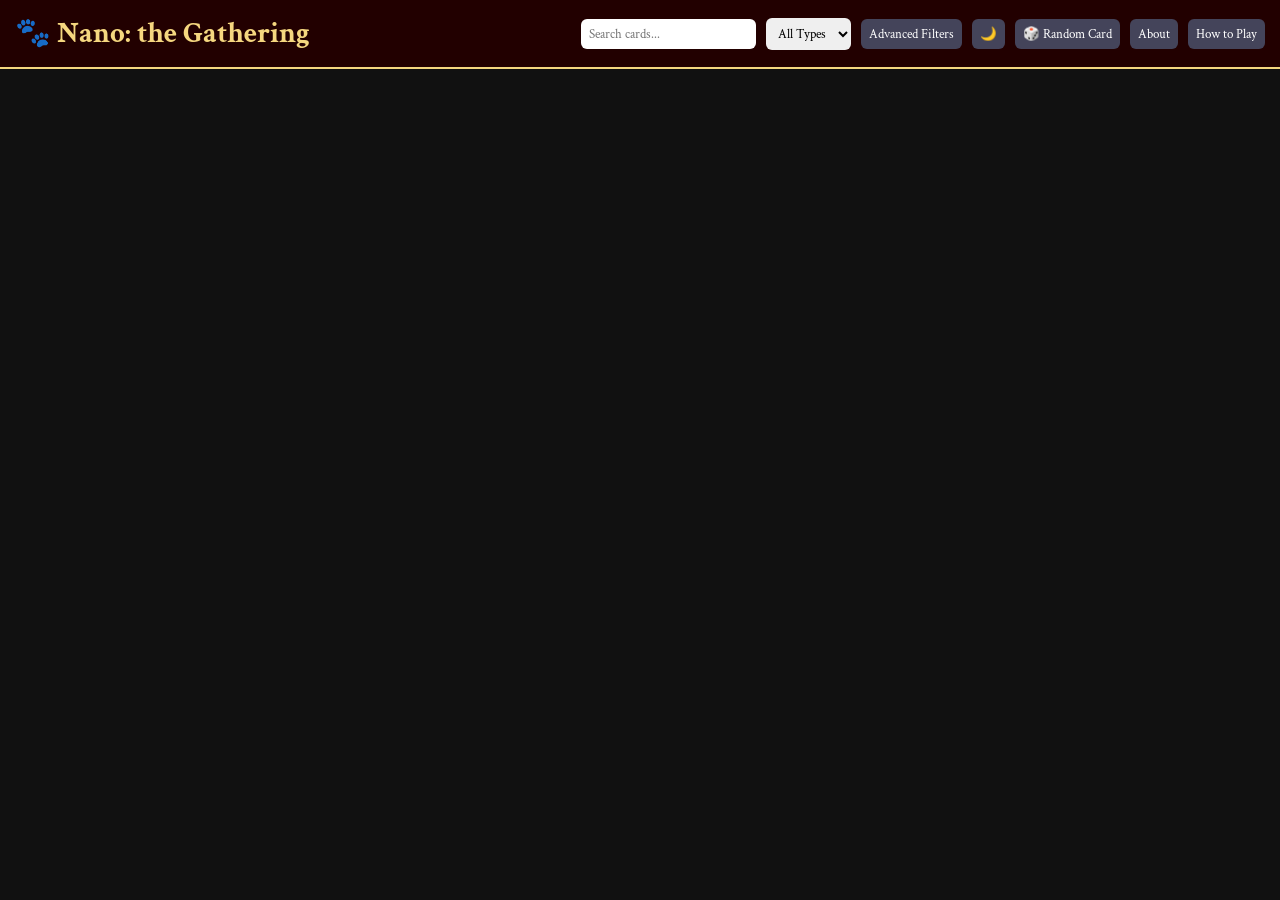
==== index.html @ 8a4530cc "initial (AI-generated) commit" ====
<!doctype html>
<html lang="en">
  <head>
    <meta charset="UTF-8" />
    <meta name="viewport" content="width=device-width, initial-scale=1.0" />
    <title>Nano: the Gathering</title>
    <link rel="stylesheet" href="style.css" />
  </head>
  <body>
    <header>
      <h1>🐾 Nano: the Gathering</h1>
      <input type="text" id="search" placeholder="Search cards..." />
      <select id="typeFilter">
        <option value="">All Types</option>
        <option value="Character">Character</option>
      </select>
      <button id="toggleAdvanced">Advanced Filters</button>
      <div id="advancedFilters" class="hidden">
        <input type="number" id="minAttack" placeholder="Min ATK" />
        <input type="number" id="maxAttack" placeholder="Max DEF" />
        <input type="number" id="minDefense" placeholder="Min DEF" />
        <input type="number" id="maxDefense" placeholder="Max DEF" />
        <input type="text" id="minCost" placeholder="Min Cost (comma)" />
        <input type="text" id="maxCost" placeholder="Max Cost (comma)" />
      </div>
      <button id="themeToggle">🌙</button>
      <button id="randomCardBtn">🎲 Random Card</button>
      <button id="aboutBtn">About</button>
      <button id="howToPlayBtn">How to Play</button>
    </header>

    <main>
      <div id="cardGrid"></div>
    </main>

    <!-- Card Modal -->
    <div id="modal" class="modal hidden">
      <div class="modal-content">
        <button id="closeBtn">Close</button>
        <img id="modalImg" />
        <h2 id="modalName"></h2>
        <p id="modalType"></p>
        <p id="modalStats"></p>
        <p id="modalRules"></p>
        <p id="modalFlavor" class="flavor"></p>
        <p id="modalDetails"></p>
      </div>
    </div>

    <!-- Info Modal (About / How to Play) -->
    <div id="infoModal" class="modal hidden">
      <div class="modal-content">
        <button id="infoCloseBtn">Close</button>
        <h2 id="infoTitle"></h2>
        <div id="infoContent"></div>
      </div>
    </div>

    <script src="index.js"></script>
  </body>
</html>
---- style.css ----
@import url("https://fonts.googleapis.com/css2?family=Crimson+Text:wght@400;700&display=swap");

body {
  margin: 0;
  font-family: "Crimson Text", serif;
  background: #111;
  color: #f5d77f;
  transition:
    background 0.3s,
    color 0.3s;
}

body.light {
  background: #f9f5f0;
  color: #222;
}

header {
  display: flex;
  flex-wrap: wrap;
  gap: 10px;
  padding: 15px;
  background: #220000;
  align-items: center;
  border-bottom: 2px solid #f5d77f;
  transition:
    background 0.3s,
    border-color 0.3s;
}

header.light {
  background: #f5e6d7;
  border-bottom: 2px solid #b06040;
}

header h1 {
  flex: 1;
  margin: 0;
  font-size: 1.8em;
}

input,
select,
button {
  padding: 6px 8px;
  border-radius: 6px;
  border: none;
  font-family: "Crimson Text", serif;
  cursor: pointer;
}

button {
  background: #44445a;
  color: #fff;
  transition:
    transform 0.2s,
    background 0.3s;
}

body.light button {
  background: #b06040;
  color: #fff;
}

button:hover {
  transform: scale(1.1);
}

#advancedFilters {
  display: flex;
  gap: 5px;
  flex-wrap: wrap;
}

.hidden {
  display: none !important;
}

#cardGrid {
  display: grid;
  grid-template-columns: repeat(auto-fill, minmax(220px, 1fr));
  gap: 20px;
  padding: 20px;
}

.card {
  background: linear-gradient(145deg, #330000, #550000);
  border-radius: 12px;
  overflow: hidden;
  cursor: pointer;
  transition:
    transform 0.4s,
    box-shadow 0.4s,
    filter 0.4s,
    background 0.3s;
  display: flex;
  flex-direction: column;
  color: #f5d77f;
}

body.light .card {
  background: #fff8f0;
  color: #222;
  border: 1px solid #b06040;
}

.card:hover {
  transform: translateY(-10px) rotateY(10deg) scale(1.08);
  box-shadow: 0 10px 25px rgba(255, 215, 0, 0.7);
  filter: brightness(1.2);
}

.card img {
  width: 100%;
  height: 200px;
  object-fit: cover;
  border-bottom: 2px solid #f5d77f;
}

body.light .card img {
  border-bottom: 2px solid #b06040;
}

.card-body {
  padding: 10px;
  flex: 1;
  display: flex;
  flex-direction: column;
  justify-content: space-between;
}

.card-title {
  font-weight: bold;
  margin-bottom: 5px;
}

.stats {
  font-size: 0.9em;
  opacity: 0.9;
}

.modal {
  position: fixed;
  top: 0;
  left: 0;
  width: 100%;
  height: 100%;
  background: rgba(0, 0, 0, 0.85);
  display: flex;
  justify-content: center;
  align-items: center;
  z-index: 1000;
  transition: background 0.3s;
}

body.light .modal {
  background: rgba(255, 255, 255, 0.95);
}

.modal-content {
  background: #2c2c3e;
  padding: 20px;
  border-radius: 10px;
  width: 90%;
  max-width: 500px;
  max-height: 80vh;
  overflow-y: auto;
  transition:
    background 0.3s,
    color 0.3s;
  color: #f5d77f;
}

body.light .modal-content {
  background: #fff8f0;
  color: #222;
  border: 1px solid #b06040;
}

.modal-content img {
  width: 100%;
  border-radius: 8px;
  margin-bottom: 10px;
}

#closeBtn,
#infoCloseBtn {
  margin-bottom: 10px;
  padding: 6px 10px;
  cursor: pointer;
  border: none;
  border-radius: 5px;
}

body.light #closeBtn,
body.light #infoCloseBtn {
  background: #b06040;
  color: #fff;
}

.flavor {
  font-style: italic;
  opacity: 0.8;
  margin-top: 5px;
}
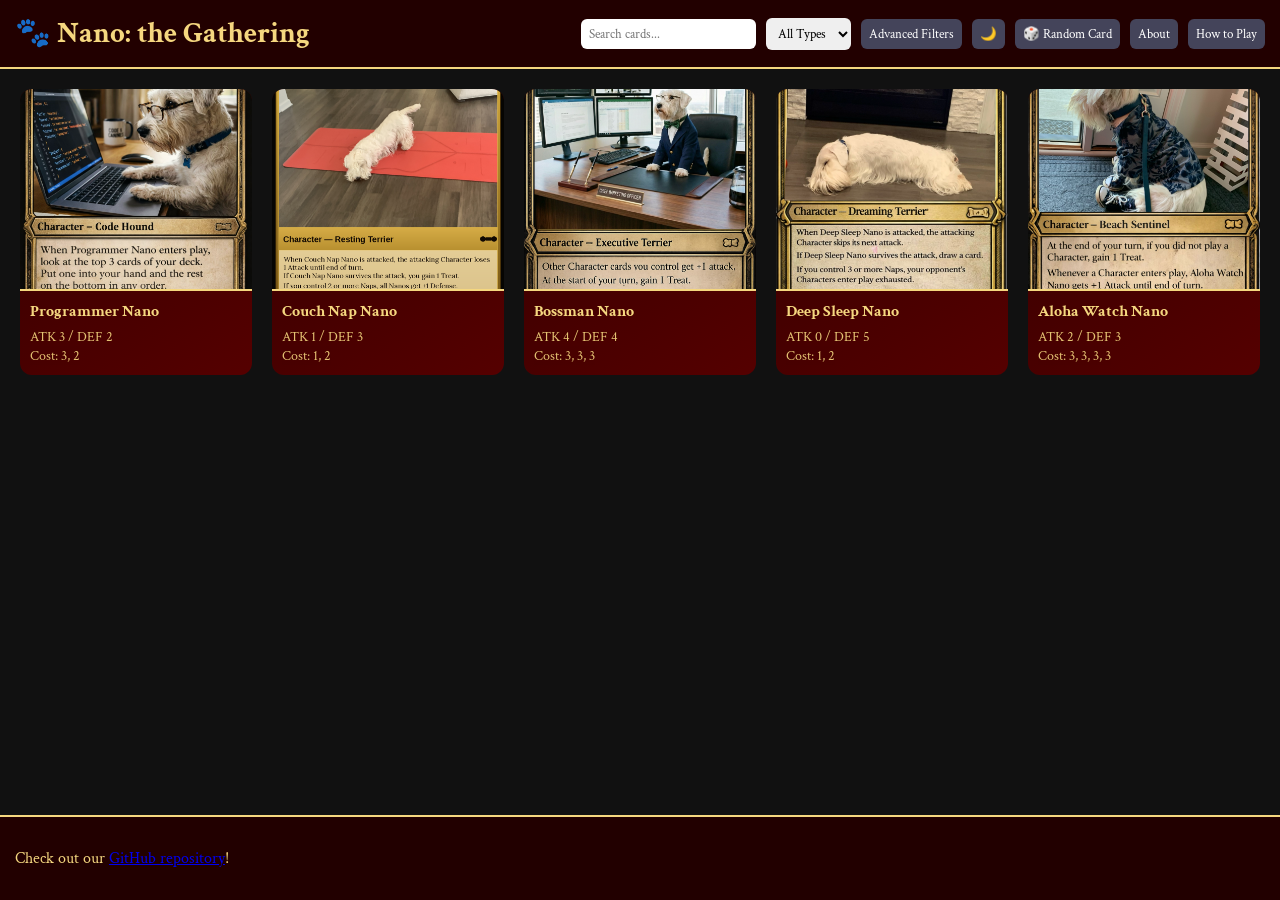
==== commit 39d5c439: "add footer with github link" ====
--- a/index.html
+++ b/index.html
@@ -7,53 +7,63 @@
     <link rel="stylesheet" href="style.css" />
   </head>
   <body>
-    <header>
-      <h1>🐾 Nano: the Gathering</h1>
-      <input type="text" id="search" placeholder="Search cards..." />
-      <select id="typeFilter">
-        <option value="">All Types</option>
-        <option value="Character">Character</option>
-      </select>
-      <button id="toggleAdvanced">Advanced Filters</button>
-      <div id="advancedFilters" class="hidden">
-        <input type="number" id="minAttack" placeholder="Min ATK" />
-        <input type="number" id="maxAttack" placeholder="Max DEF" />
-        <input type="number" id="minDefense" placeholder="Min DEF" />
-        <input type="number" id="maxDefense" placeholder="Max DEF" />
-        <input type="text" id="minCost" placeholder="Min Cost (comma)" />
-        <input type="text" id="maxCost" placeholder="Max Cost (comma)" />
+    <div class="page-wrapper">
+      <header>
+        <h1>🐾 Nano: the Gathering</h1>
+        <input type="text" id="search" placeholder="Search cards..." />
+        <select id="typeFilter">
+          <option value="">All Types</option>
+          <option value="Character">Character</option>
+        </select>
+        <button id="toggleAdvanced">Advanced Filters</button>
+        <div id="advancedFilters" class="hidden">
+          <input type="number" id="minAttack" placeholder="Min ATK" />
+          <input type="number" id="maxAttack" placeholder="Max DEF" />
+          <input type="number" id="minDefense" placeholder="Min DEF" />
+          <input type="number" id="maxDefense" placeholder="Max DEF" />
+          <input type="text" id="minCost" placeholder="Min Cost (comma)" />
+          <input type="text" id="maxCost" placeholder="Max Cost (comma)" />
+        </div>
+        <button id="themeToggle">🌙</button>
+        <button id="randomCardBtn">🎲 Random Card</button>
+        <button id="aboutBtn">About</button>
+        <button id="howToPlayBtn">How to Play</button>
+      </header>
+      <main>
+        <div id="cardGrid"></div>
+      </main>
+      <!-- Card Modal -->
+      <div id="modal" class="modal hidden">
+        <div class="modal-content">
+          <button id="closeBtn">Close</button>
+          <img id="modalImg" />
+          <h2 id="modalName"></h2>
+          <p id="modalType"></p>
+          <p id="modalStats"></p>
+          <p id="modalRules"></p>
+          <p id="modalFlavor" class="flavor"></p>
+          <p id="modalDetails"></p>
+        </div>
       </div>
-      <button id="themeToggle">🌙</button>
-      <button id="randomCardBtn">🎲 Random Card</button>
-      <button id="aboutBtn">About</button>
-      <button id="howToPlayBtn">How to Play</button>
-    </header>
-
-    <main>
-      <div id="cardGrid"></div>
-    </main>
-
-    <!-- Card Modal -->
-    <div id="modal" class="modal hidden">
-      <div class="modal-content">
-        <button id="closeBtn">Close</button>
-        <img id="modalImg" />
-        <h2 id="modalName"></h2>
-        <p id="modalType"></p>
-        <p id="modalStats"></p>
-        <p id="modalRules"></p>
-        <p id="modalFlavor" class="flavor"></p>
-        <p id="modalDetails"></p>
+      <!-- Info Modal (About / How to Play) -->
+      <div id="infoModal" class="modal hidden">
+        <div class="modal-content">
+          <button id="infoCloseBtn">Close</button>
+          <h2 id="infoTitle"></h2>
+          <div id="infoContent"></div>
+        </div>
       </div>
-    </div>
-
-    <!-- Info Modal (About / How to Play) -->
-    <div id="infoModal" class="modal hidden">
-      <div class="modal-content">
-        <button id="infoCloseBtn">Close</button>
-        <h2 id="infoTitle"></h2>
-        <div id="infoContent"></div>
-      </div>
+      <footer>
+        <p>
+          Check out our
+          <a
+            href="https://github.com/jebent521/Nano-The-Gathering"
+            target="_blank"
+            rel="noopener noreferrer"
+            >GitHub repository</a
+          >!
+        </p>
+      </footer>
     </div>
 
     <script src="index.js"></script>
--- a/style.css
+++ b/style.css
@@ -1,6 +1,11 @@
 @import url("https://fonts.googleapis.com/css2?family=Crimson+Text:wght@400;700&display=swap");
 
+html {
+  height: 100%;
+}
+
 body {
+  height: 100%;
   margin: 0;
   font-family: "Crimson Text", serif;
   background: #111;
@@ -15,22 +20,44 @@
   color: #222;
 }
 
-header {
+.page-wrapper {
+  min-height: 100%;
+  display: grid;
+  grid-template-rows: auto 1fr auto;
+}
+
+header,
+footer {
   display: flex;
   flex-wrap: wrap;
   gap: 10px;
   padding: 15px;
   background: #220000;
   align-items: center;
-  border-bottom: 2px solid #f5d77f;
   transition:
     background 0.3s,
     border-color 0.3s;
 }
 
+header {
+  border-bottom: 2px solid #f5d77f;
+}
+
+footer {
+  border-top: 2px solid #f5d77f;
+}
+
+header.light,
+footer.light {
+  background: #f5e6d7;
+}
+
 header.light {
-  background: #f5e6d7;
   border-bottom: 2px solid #b06040;
+}
+
+footer.light {
+  border-top: 2px solid #b06040;
 }
 
 header h1 {
